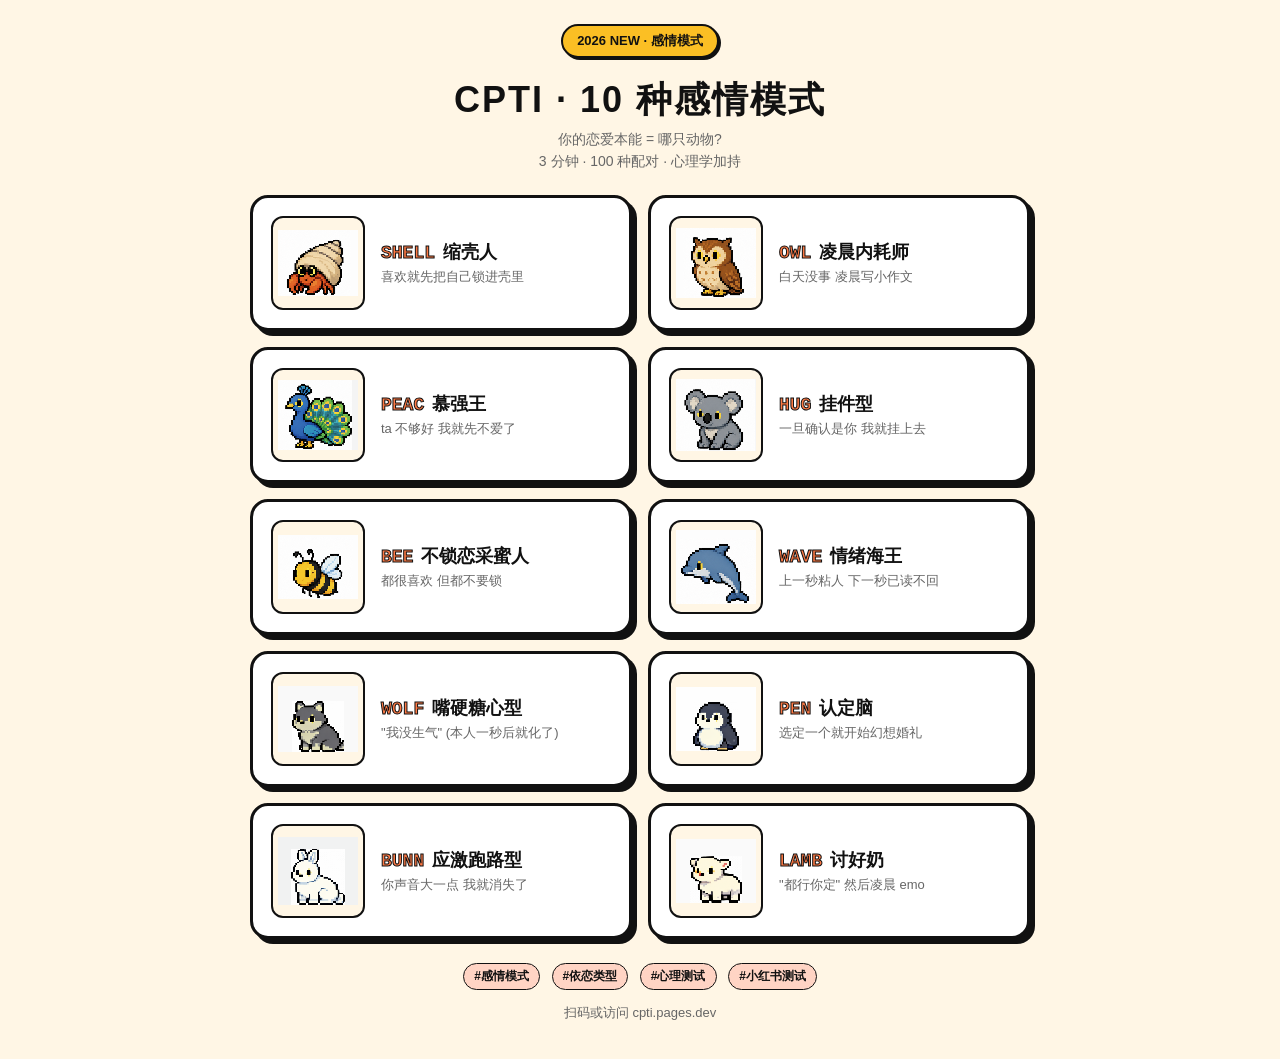
==== gallery.html @ 2b1422f2 "add: gallery.html — 10 类型一图速览 (营销资产) 部署后访问 cpti.pages.dev/gallery.html 即可 小红书发文用作首图  Co-Authored-By:" ====
<!DOCTYPE html>
<html lang="zh-CN">
<head>
<meta charset="UTF-8">
<title>CPTI v2 Gallery</title>
<style>
  body { margin:0; padding:24px; background:#FFF6E5; font-family:-apple-system,"PingFang SC","Noto Sans SC",sans-serif; color:#111; }
  .header { text-align:center; margin-bottom:24px; }
  .badge { display:inline-block; background:#FBBF24; padding:6px 14px; border:2px solid #111; border-radius:999px; font-weight:700; font-size:13px; box-shadow:2px 2px 0 #111; margin-bottom:10px; }
  h1 { margin:8px 0 6px; font-size:36px; letter-spacing:2px; }
  .sub { color:#666; font-size:14px; margin:0 0 4px; }
  .grid { display:grid; grid-template-columns:repeat(2, 1fr); gap:16px; max-width:780px; margin:0 auto; }
  .card { background:#FFFFFF; border:3px solid #111; border-radius:18px; box-shadow:5px 5px 0 #111; padding:18px; display:flex; gap:16px; align-items:center; }
  .img-wrap { width:90px; height:90px; flex-shrink:0; background:#FFF6E5; border:2px solid #111; border-radius:12px; display:flex; align-items:center; justify-content:center; image-rendering:pixelated; }
  .img-wrap img { width:80px; height:80px; object-fit:contain; image-rendering:pixelated; }
  .info { min-width:0; flex:1; }
  .id-row { display:flex; align-items:baseline; gap:8px; margin-bottom:4px; }
  .id { font-family:"Press Start 2P","VT323",ui-monospace,monospace; font-size:18px; font-weight:700; color:#FF7A45; -webkit-text-stroke:1px #111; }
  .name { font-size:18px; font-weight:800; }
  .tag { font-size:13px; color:#666; line-height:1.45; }
  .footer { text-align:center; margin-top:24px; font-size:13px; color:#666; }
  .footer .tag-pill { display:inline-block; padding:4px 10px; background:#FFD4C4; border:1.5px solid #111; border-radius:999px; margin:0 4px; font-weight:600; color:#111; font-size:12px; }
  .qr { display:inline-block; padding:8px; background:#fff; border:2px solid #111; border-radius:10px; margin-top:8px; }
</style>
</head>
<body>
<div class="header">
  <span class="badge">2026 NEW · 感情模式</span>
  <h1>CPTI · 10 种感情模式</h1>
  <p class="sub">你的恋爱本能 = 哪只动物?</p>
  <p class="sub">3 分钟 · 100 种配对 · 心理学加持</p>
</div>

<div class="grid">
  <div class="card"><div class="img-wrap"><img src="images/hermit_crab.png" alt=""></div><div class="info"><div class="id-row"><span class="id">SHELL</span><span class="name">缩壳人</span></div><div class="tag">喜欢就先把自己锁进壳里</div></div></div>
  <div class="card"><div class="img-wrap"><img src="images/owl.png" alt=""></div><div class="info"><div class="id-row"><span class="id">OWL</span><span class="name">凌晨内耗师</span></div><div class="tag">白天没事 凌晨写小作文</div></div></div>
  <div class="card"><div class="img-wrap"><img src="images/peacock.png" alt=""></div><div class="info"><div class="id-row"><span class="id">PEAC</span><span class="name">慕强王</span></div><div class="tag">ta 不够好 我就先不爱了</div></div></div>
  <div class="card"><div class="img-wrap"><img src="images/koala.png" alt=""></div><div class="info"><div class="id-row"><span class="id">HUG</span><span class="name">挂件型</span></div><div class="tag">一旦确认是你 我就挂上去</div></div></div>
  <div class="card"><div class="img-wrap"><img src="images/bee.png" alt=""></div><div class="info"><div class="id-row"><span class="id">BEE</span><span class="name">不锁恋采蜜人</span></div><div class="tag">都很喜欢 但都不要锁</div></div></div>
  <div class="card"><div class="img-wrap"><img src="images/dolphin.png" alt=""></div><div class="info"><div class="id-row"><span class="id">WAVE</span><span class="name">情绪海王</span></div><div class="tag">上一秒粘人 下一秒已读不回</div></div></div>
  <div class="card"><div class="img-wrap"><img src="images/wolf_cub.png" alt=""></div><div class="info"><div class="id-row"><span class="id">WOLF</span><span class="name">嘴硬糖心型</span></div><div class="tag">"我没生气" (本人一秒后就化了)</div></div></div>
  <div class="card"><div class="img-wrap"><img src="images/penguin.png" alt=""></div><div class="info"><div class="id-row"><span class="id">PEN</span><span class="name">认定脑</span></div><div class="tag">选定一个就开始幻想婚礼</div></div></div>
  <div class="card"><div class="img-wrap"><img src="images/rabbit.png" alt=""></div><div class="info"><div class="id-row"><span class="id">BUNN</span><span class="name">应激跑路型</span></div><div class="tag">你声音大一点 我就消失了</div></div></div>
  <div class="card"><div class="img-wrap"><img src="images/lamb.png" alt=""></div><div class="info"><div class="id-row"><span class="id">LAMB</span><span class="name">讨好奶</span></div><div class="tag">"都行你定" 然后凌晨 emo</div></div></div>
</div>

<div class="footer">
  <div>
    <span class="tag-pill">#感情模式</span>
    <span class="tag-pill">#依恋类型</span>
    <span class="tag-pill">#心理测试</span>
    <span class="tag-pill">#小红书测试</span>
  </div>
  <p style="margin-top:14px;">扫码或访问 cpti.pages.dev</p>
</div>

</body>
</html>
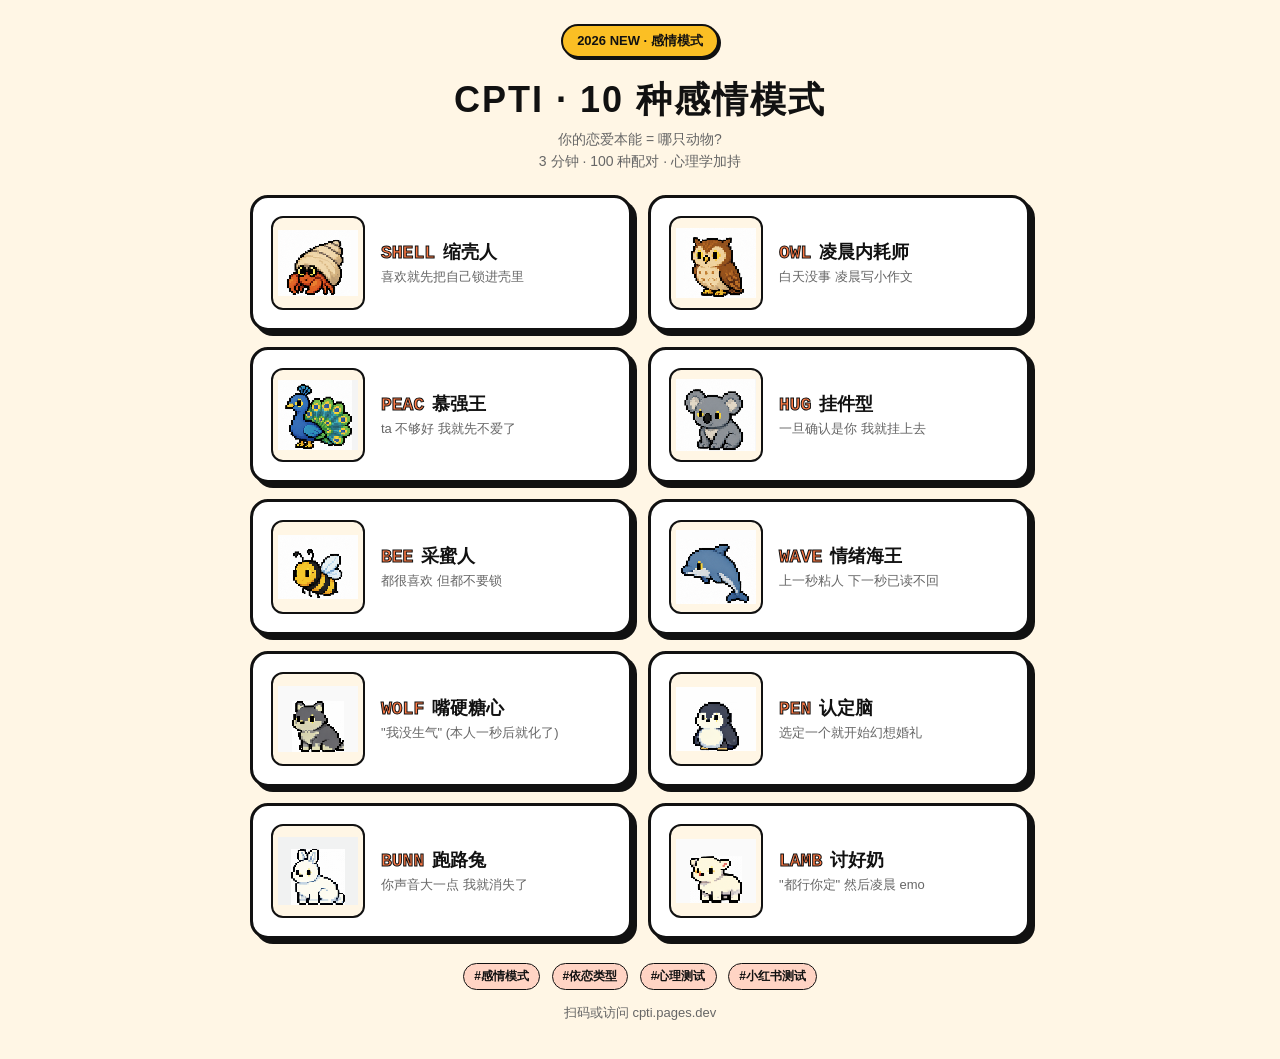
==== commit 9d3b48fc: "fix: 6 题 drama 升级 + 3 个中文名修剪 题目升级 (替换最平的 6 题, 维度均衡保持): - Q3 语气感应 → 撞见前任的现场 - Q4 周日下午 → ta 手机弹出陌生人 "想" ====
--- a/gallery.html
+++ b/gallery.html
@@ -36,11 +36,11 @@
   <div class="card"><div class="img-wrap"><img src="images/owl.png" alt=""></div><div class="info"><div class="id-row"><span class="id">OWL</span><span class="name">凌晨内耗师</span></div><div class="tag">白天没事 凌晨写小作文</div></div></div>
   <div class="card"><div class="img-wrap"><img src="images/peacock.png" alt=""></div><div class="info"><div class="id-row"><span class="id">PEAC</span><span class="name">慕强王</span></div><div class="tag">ta 不够好 我就先不爱了</div></div></div>
   <div class="card"><div class="img-wrap"><img src="images/koala.png" alt=""></div><div class="info"><div class="id-row"><span class="id">HUG</span><span class="name">挂件型</span></div><div class="tag">一旦确认是你 我就挂上去</div></div></div>
-  <div class="card"><div class="img-wrap"><img src="images/bee.png" alt=""></div><div class="info"><div class="id-row"><span class="id">BEE</span><span class="name">不锁恋采蜜人</span></div><div class="tag">都很喜欢 但都不要锁</div></div></div>
+  <div class="card"><div class="img-wrap"><img src="images/bee.png" alt=""></div><div class="info"><div class="id-row"><span class="id">BEE</span><span class="name">采蜜人</span></div><div class="tag">都很喜欢 但都不要锁</div></div></div>
   <div class="card"><div class="img-wrap"><img src="images/dolphin.png" alt=""></div><div class="info"><div class="id-row"><span class="id">WAVE</span><span class="name">情绪海王</span></div><div class="tag">上一秒粘人 下一秒已读不回</div></div></div>
-  <div class="card"><div class="img-wrap"><img src="images/wolf_cub.png" alt=""></div><div class="info"><div class="id-row"><span class="id">WOLF</span><span class="name">嘴硬糖心型</span></div><div class="tag">"我没生气" (本人一秒后就化了)</div></div></div>
+  <div class="card"><div class="img-wrap"><img src="images/wolf_cub.png" alt=""></div><div class="info"><div class="id-row"><span class="id">WOLF</span><span class="name">嘴硬糖心</span></div><div class="tag">"我没生气" (本人一秒后就化了)</div></div></div>
   <div class="card"><div class="img-wrap"><img src="images/penguin.png" alt=""></div><div class="info"><div class="id-row"><span class="id">PEN</span><span class="name">认定脑</span></div><div class="tag">选定一个就开始幻想婚礼</div></div></div>
-  <div class="card"><div class="img-wrap"><img src="images/rabbit.png" alt=""></div><div class="info"><div class="id-row"><span class="id">BUNN</span><span class="name">应激跑路型</span></div><div class="tag">你声音大一点 我就消失了</div></div></div>
+  <div class="card"><div class="img-wrap"><img src="images/rabbit.png" alt=""></div><div class="info"><div class="id-row"><span class="id">BUNN</span><span class="name">跑路兔</span></div><div class="tag">你声音大一点 我就消失了</div></div></div>
   <div class="card"><div class="img-wrap"><img src="images/lamb.png" alt=""></div><div class="info"><div class="id-row"><span class="id">LAMB</span><span class="name">讨好奶</span></div><div class="tag">"都行你定" 然后凌晨 emo</div></div></div>
 </div>
 
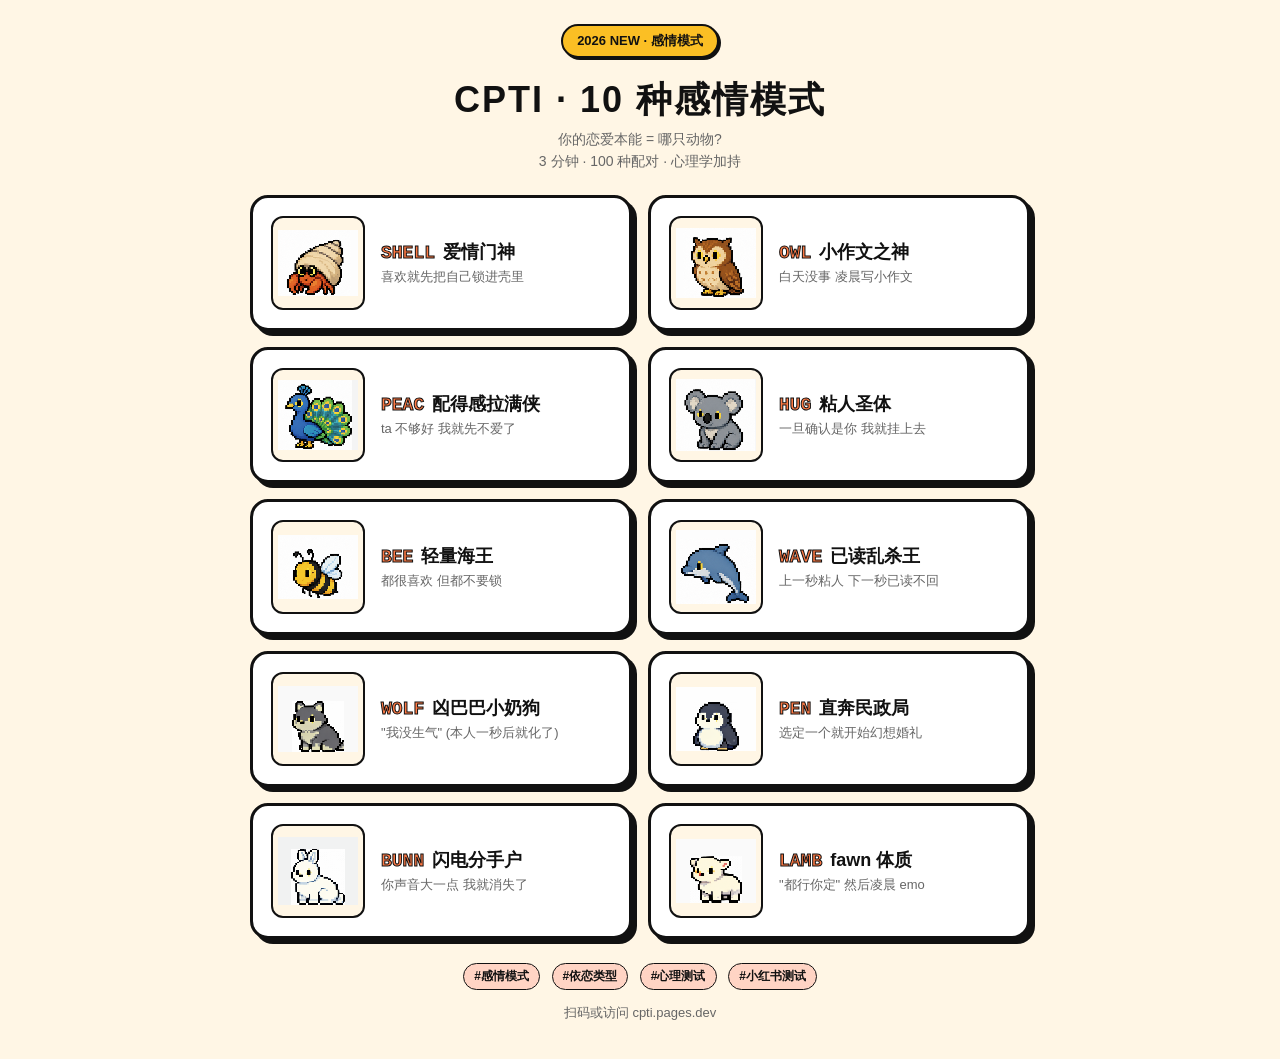
==== commit 20145663: "fix(naming): 中文名 D 套餐 · 全网梗爆款派 10 个 archetype 的中文名升级为网梗版本 (转发率优先): - SHELL  缩壳人      → 爱情门神 - OWL   " ====
--- a/gallery.html
+++ b/gallery.html
@@ -32,16 +32,16 @@
 </div>
 
 <div class="grid">
-  <div class="card"><div class="img-wrap"><img src="images/hermit_crab.png" alt=""></div><div class="info"><div class="id-row"><span class="id">SHELL</span><span class="name">缩壳人</span></div><div class="tag">喜欢就先把自己锁进壳里</div></div></div>
-  <div class="card"><div class="img-wrap"><img src="images/owl.png" alt=""></div><div class="info"><div class="id-row"><span class="id">OWL</span><span class="name">凌晨内耗师</span></div><div class="tag">白天没事 凌晨写小作文</div></div></div>
-  <div class="card"><div class="img-wrap"><img src="images/peacock.png" alt=""></div><div class="info"><div class="id-row"><span class="id">PEAC</span><span class="name">慕强王</span></div><div class="tag">ta 不够好 我就先不爱了</div></div></div>
-  <div class="card"><div class="img-wrap"><img src="images/koala.png" alt=""></div><div class="info"><div class="id-row"><span class="id">HUG</span><span class="name">挂件型</span></div><div class="tag">一旦确认是你 我就挂上去</div></div></div>
-  <div class="card"><div class="img-wrap"><img src="images/bee.png" alt=""></div><div class="info"><div class="id-row"><span class="id">BEE</span><span class="name">采蜜人</span></div><div class="tag">都很喜欢 但都不要锁</div></div></div>
-  <div class="card"><div class="img-wrap"><img src="images/dolphin.png" alt=""></div><div class="info"><div class="id-row"><span class="id">WAVE</span><span class="name">情绪海王</span></div><div class="tag">上一秒粘人 下一秒已读不回</div></div></div>
-  <div class="card"><div class="img-wrap"><img src="images/wolf_cub.png" alt=""></div><div class="info"><div class="id-row"><span class="id">WOLF</span><span class="name">嘴硬糖心</span></div><div class="tag">"我没生气" (本人一秒后就化了)</div></div></div>
-  <div class="card"><div class="img-wrap"><img src="images/penguin.png" alt=""></div><div class="info"><div class="id-row"><span class="id">PEN</span><span class="name">认定脑</span></div><div class="tag">选定一个就开始幻想婚礼</div></div></div>
-  <div class="card"><div class="img-wrap"><img src="images/rabbit.png" alt=""></div><div class="info"><div class="id-row"><span class="id">BUNN</span><span class="name">跑路兔</span></div><div class="tag">你声音大一点 我就消失了</div></div></div>
-  <div class="card"><div class="img-wrap"><img src="images/lamb.png" alt=""></div><div class="info"><div class="id-row"><span class="id">LAMB</span><span class="name">讨好奶</span></div><div class="tag">"都行你定" 然后凌晨 emo</div></div></div>
+  <div class="card"><div class="img-wrap"><img src="images/hermit_crab.png" alt=""></div><div class="info"><div class="id-row"><span class="id">SHELL</span><span class="name">爱情门神</span></div><div class="tag">喜欢就先把自己锁进壳里</div></div></div>
+  <div class="card"><div class="img-wrap"><img src="images/owl.png" alt=""></div><div class="info"><div class="id-row"><span class="id">OWL</span><span class="name">小作文之神</span></div><div class="tag">白天没事 凌晨写小作文</div></div></div>
+  <div class="card"><div class="img-wrap"><img src="images/peacock.png" alt=""></div><div class="info"><div class="id-row"><span class="id">PEAC</span><span class="name">配得感拉满侠</span></div><div class="tag">ta 不够好 我就先不爱了</div></div></div>
+  <div class="card"><div class="img-wrap"><img src="images/koala.png" alt=""></div><div class="info"><div class="id-row"><span class="id">HUG</span><span class="name">粘人圣体</span></div><div class="tag">一旦确认是你 我就挂上去</div></div></div>
+  <div class="card"><div class="img-wrap"><img src="images/bee.png" alt=""></div><div class="info"><div class="id-row"><span class="id">BEE</span><span class="name">轻量海王</span></div><div class="tag">都很喜欢 但都不要锁</div></div></div>
+  <div class="card"><div class="img-wrap"><img src="images/dolphin.png" alt=""></div><div class="info"><div class="id-row"><span class="id">WAVE</span><span class="name">已读乱杀王</span></div><div class="tag">上一秒粘人 下一秒已读不回</div></div></div>
+  <div class="card"><div class="img-wrap"><img src="images/wolf_cub.png" alt=""></div><div class="info"><div class="id-row"><span class="id">WOLF</span><span class="name">凶巴巴小奶狗</span></div><div class="tag">"我没生气" (本人一秒后就化了)</div></div></div>
+  <div class="card"><div class="img-wrap"><img src="images/penguin.png" alt=""></div><div class="info"><div class="id-row"><span class="id">PEN</span><span class="name">直奔民政局</span></div><div class="tag">选定一个就开始幻想婚礼</div></div></div>
+  <div class="card"><div class="img-wrap"><img src="images/rabbit.png" alt=""></div><div class="info"><div class="id-row"><span class="id">BUNN</span><span class="name">闪电分手户</span></div><div class="tag">你声音大一点 我就消失了</div></div></div>
+  <div class="card"><div class="img-wrap"><img src="images/lamb.png" alt=""></div><div class="info"><div class="id-row"><span class="id">LAMB</span><span class="name">fawn 体质</span></div><div class="tag">"都行你定" 然后凌晨 emo</div></div></div>
 </div>
 
 <div class="footer">
